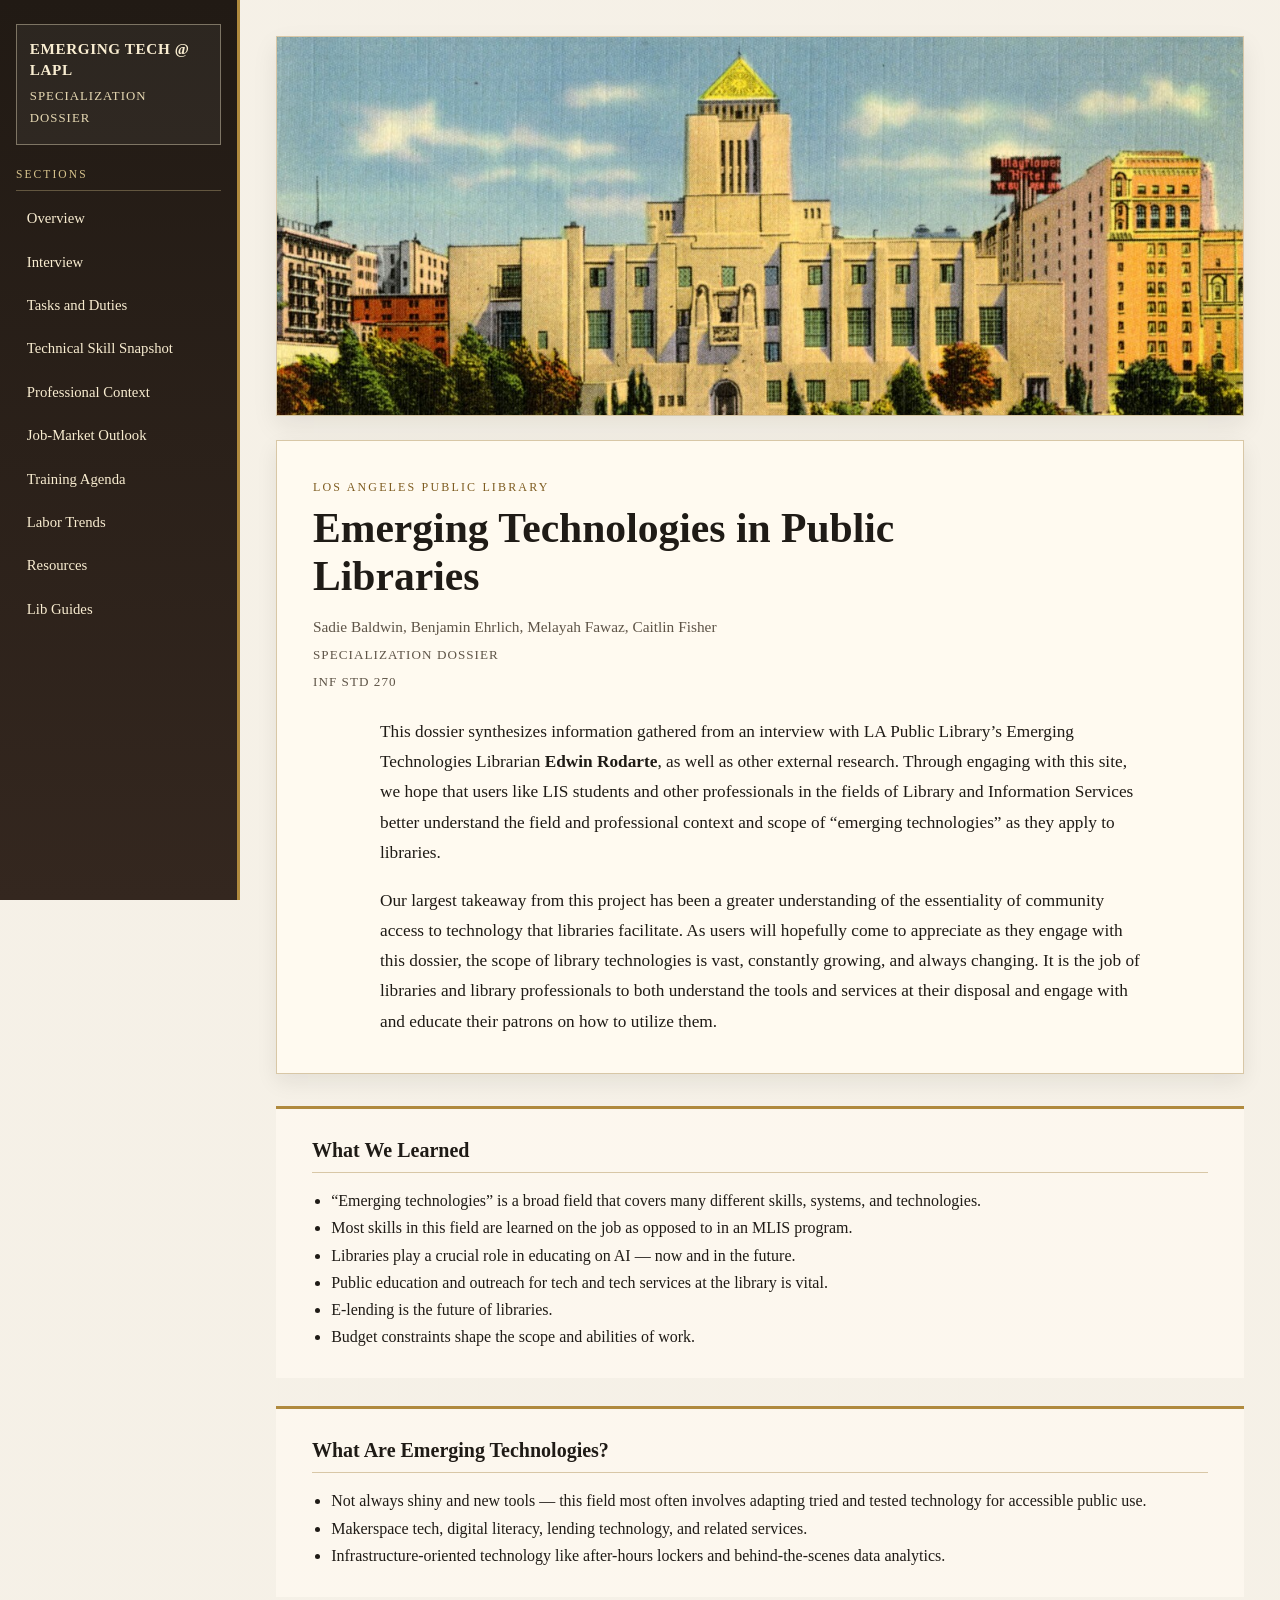
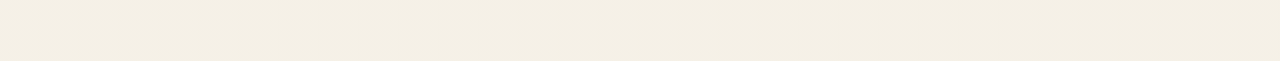
==== index.html @ c1e31317 "trying again" ====
<!DOCTYPE html>
<html lang="en">
<head>
  <meta charset="UTF-8" />
  <meta name="viewport" content="width=device-width, initial-scale=1.0" />
  <title>Overview | Emerging Technologies in Public Libraries</title>
  <link rel="stylesheet" href="style.css" />
</head>
<body>
  <div class="site-shell">
    <aside class="sidebar">
      <div class="brand">
        <h1>Emerging Tech @ LAPL</h1>
        <p>Specialization Dossier</p>
      </div>

      <div class="nav-title">Sections</div>
     <nav>
  <a href="index.html">Overview</a>
  <a href="interview.html">Interview</a>
  <a href="tasks-and-duties.html">Tasks and Duties</a>
  <a href="technical-skills.html">Technical Skill Snapshot</a>
  <a href="professional-context.html">Professional Context</a>
  <a href="job-market.html">Job-Market Outlook</a>
  <a href="training-agenda.html">Training Agenda</a>
  <a href="labor-trends.html">Labor Trends</a>
  <a href="resources.html">Resources</a>
  <a href="lib-guides.html">Lib Guides</a>
</nav>
    </aside>

    <main class="content">
      <div class="page">
        <section class="page-banner">
          <img
            src="central-library-banner.jpg"
            alt="Historic image of the Los Angeles Central Library"
            class="banner-image"
          />
        </section>

        <section class="overview-panel">
          <p class="eyebrow">Los Angeles Public Library</p>
          <h1>Emerging Technologies in Public Libraries</h1>

          <p class="byline">
            <span class="byline-names">Sadie Baldwin, Benjamin Ehrlich, Melayah Fawaz, Caitlin Fisher</span><br />
            <span class="byline-detail">Specialization Dossier</span><br />
            <span class="byline-detail">INF STD 270</span>
          </p>

          <div class="intro-block">
            <p class="intro-text">
              This dossier synthesizes information gathered from an interview with LA Public Library’s Emerging
              Technologies Librarian <strong>Edwin Rodarte</strong>, as well as other external research. Through
              engaging with this site, we hope that users like LIS students and other professionals in the fields
              of Library and Information Services better understand the field and professional context and scope
              of “emerging technologies” as they apply to libraries.
            </p>

            <p class="intro-text">
              Our largest takeaway from this project has been a greater understanding of the essentiality of
              community access to technology that libraries facilitate. As users will hopefully come to appreciate
              as they engage with this dossier, the scope of library technologies is vast, constantly growing, and
              always changing. It is the job of libraries and library professionals to both understand the tools
              and services at their disposal and engage with and educate their patrons on how to utilize them.
            </p>
          </div>
        </section>

        <section class="content-section">
          <h2>What We Learned</h2>
          <ul>
            <li>“Emerging technologies” is a broad field that covers many different skills, systems, and technologies.</li>
            <li>Most skills in this field are learned on the job as opposed to in an MLIS program.</li>
            <li>Libraries play a crucial role in educating on AI — now and in the future.</li>
            <li>Public education and outreach for tech and tech services at the library is vital.</li>
            <li>E-lending is the future of libraries.</li>
            <li>Budget constraints shape the scope and abilities of work.</li>
          </ul>
        </section>

        <section class="content-section">
          <h2>What Are Emerging Technologies?</h2>
          <ul>
            <li>Not always shiny and new tools — this field most often involves adapting tried and tested technology for accessible public use.</li>
            <li>Makerspace tech, digital literacy, lending technology, and related services.</li>
            <li>Infrastructure-oriented technology like after-hours lockers and behind-the-scenes data analytics.</li>
          </ul>
        </section>
      </div>
    </main>
  </div>
</body>
</html>
---- style.css ----
:root {
  --bg: #f5f0e6;
  --paper: #fffaf0;
  --ink: #1f1b16;
  --muted: #5e5447;
  --gold: #b08a3e;
  --gold-dark: #7e5c20;
  --brick: #7a3b2e;
  --line: #d8c7a6;
  --shadow: rgba(31, 27, 22, 0.08);
}

* { box-sizing: border-box; }

body {
  margin: 0;
  font-family: Georgia, "Times New Roman", serif;
  color: var(--ink);
  background:
    linear-gradient(rgba(245, 240, 230, 0.96), rgba(245, 240, 230, 0.96)),
    repeating-linear-gradient(
      90deg,
      transparent 0,
      transparent 38px,
      rgba(176, 138, 62, 0.03) 38px,
      rgba(176, 138, 62, 0.03) 40px
    );
  line-height: 1.7;
}

/* --- Link polish (art-deco friendly) --- */
a {
  color: var(--brick);
  text-decoration: none;
  text-underline-offset: 0.18em;
}

a:hover {
  text-decoration: underline;
  text-decoration-thickness: 2px;
  text-decoration-color: rgba(176, 138, 62, 0.75);
}

a:focus-visible {
  outline: 2px solid rgba(176, 138, 62, 0.85);
  outline-offset: 3px;
  border-radius: 2px;
}

.content-section a,
.overview-panel a {
  font-weight: 600;
  border-bottom: 1px solid rgba(176, 138, 62, 0.35);
}

.content-section a:hover,
.overview-panel a:hover {
  border-bottom-color: rgba(176, 138, 62, 0.85);
  text-decoration: none;
}

a[target="_blank"]::after {
  content: " ↗";
  font-size: 0.9em;
  color: rgba(126, 92, 32, 0.9);
}

/* Layout shell */
.site-shell {
  display: grid;
  grid-template-columns: 240px 1fr;
  min-height: 100vh;
}

/* Sidebar */
.sidebar {
  background: linear-gradient(180deg, #211a14 0%, #34271f 100%);
  color: #f6e8c7;
  padding: 1.5rem 1rem;
  position: sticky;
  top: 0;
  height: 100vh;
  border-right: 3px solid var(--gold);
}

.brand {
  border: 1px solid rgba(246, 232, 199, 0.4);
  padding: 0.9rem 0.8rem;
  margin-bottom: 1.25rem;
  background: rgba(255, 255, 255, 0.05);
}

.brand h1 {
  font-size: 0.95rem;
  margin: 0 0 0.35rem;
  line-height: 1.35;
  text-transform: uppercase;
  letter-spacing: 0.04em;
  color: #f9edd1;
}

.brand p {
  margin: 0;
  font-size: 0.8rem;
  color: #e7d9b3;
  letter-spacing: 0.08em;
  text-transform: uppercase;
}

.nav-title {
  font-size: 0.72rem;
  letter-spacing: 0.18em;
  text-transform: uppercase;
  color: #d8c48d;
  margin: 1rem 0 0.5rem;
  padding-bottom: 0.35rem;
  border-bottom: 1px solid rgba(216, 196, 141, 0.35);
}

.sidebar nav a {
  display: block;
  color: #f9edd1;
  padding: 0.45rem 0.55rem;
  margin-bottom: 0.25rem;
  border-left: 2px solid transparent;
  font-size: 0.92rem;
}

.sidebar nav a:hover,
.sidebar nav a.active {
  background: rgba(255, 255, 255, 0.06);
  border-left-color: var(--gold);
  text-decoration: none;
}

/* Main content */
.content { padding: 2.25rem; }

.page {
  max-width: 980px;
  margin: 0 auto;
}

/* Banner */
.page-banner { margin-bottom: 1.5rem; }

.banner-image {
  width: 100%;
  height: 380px;
  object-fit: cover;
  object-position: center top;
  display: block;
  border: 1px solid var(--line);
  box-shadow: 0 10px 24px var(--shadow);
}

/* Panels */
.overview-panel {
  background: var(--paper);
  border: 1px solid var(--line);
  box-shadow: 0 8px 20px var(--shadow);
  padding: 2.25rem;
  margin-bottom: 2rem;
}

.eyebrow {
  margin: 0 0 0.5rem;
  font-size: 0.75rem;
  text-transform: uppercase;
  letter-spacing: 0.18em;
  color: var(--gold-dark);
}

.overview-panel h1 {
  font-size: 2.6rem;
  line-height: 1.15;
  margin: 0 0 0.75rem;
  max-width: 720px;
  color: var(--ink);
}

/* Byline */
.byline {
  margin: 0 0 1.4rem;
  color: var(--muted);
  line-height: 1.7;
}

.byline-names { font-size: 0.96rem; }

.byline-detail {
  display: inline-block;
  font-size: 0.82rem;
  letter-spacing: 0.08em;
  text-transform: uppercase;
}

/* Intro block */
.intro-block {
  max-width: 760px;
  margin: 0 auto;
}

.intro-text {
  font-size: 1.08rem;
  line-height: 1.75;
  margin: 0;
}

.intro-text + .intro-text { margin-top: 1.1rem; }

/* Content sections */
.content-section {
  background: rgba(255, 250, 240, 0.75);
  border-top: 3px solid var(--gold);
  padding: 1.5rem 2.25rem 1.75rem;
  margin-bottom: 1.75rem;
}

.content-section h2 {
  font-size: 1.25rem;
  margin: 0 0 0.9rem;
  padding-bottom: 0.3rem;
  border-bottom: 1px solid var(--line);
  color: var(--ink);
}

.content-section ul {
  margin: 0;
  padding-left: 1.2rem;
}

.placeholder {
  color: var(--muted);
  font-style: italic;
  margin: 0;
}

/* Two-column skills list */
.skills-grid {
  display: grid;
  grid-template-columns: repeat(2, minmax(0, 1fr));
  gap: 0.5rem 2rem;
  margin: 0;
  padding-left: 1.2rem;
}

/* Tasks & Duties image layout */
.photo-card {
  display: grid;
  grid-template-columns: 220px 1fr;
  gap: 1.25rem;
  align-items: start;
  margin-top: 1rem;
}

.photo-figure { margin: 0; }

.wide-figure { margin: 1.25rem 0 0; }

.content-image {
  width: 100%;
  height: auto;
  display: block;
  border: 1px solid var(--line);
  box-shadow: 0 8px 18px var(--shadow);
}

.content-image.wide {
  max-height: 420px;
  object-fit: cover;
}

.photo-card-text ul {
  margin: 0;
  padding-left: 1.2rem;
}

.image-caption {
  margin-top: 0.5rem;
  font-size: 0.9rem;
  color: var(--muted);
  font-style: italic;
}

/* Clickable video thumbnail */
.video-thumb {
  position: relative;
  display: block;
  margin-top: 0.75rem;
}

.video-thumb:hover { text-decoration: none; }

.play-badge {
  position: absolute;
  top: 50%;
  left: 50%;
  transform: translate(-50%, -50%);
  width: 64px;
  height: 64px;
  border-radius: 999px;
  background: rgba(0, 0, 0, 0.55);
  color: #fff;
  display: grid;
  place-items: center;
  font-size: 1.6rem;
  border: 2px solid rgba(255, 255, 255, 0.65);
  box-shadow: 0 10px 20px rgba(0,0,0,0.25);
}

.video-thumb:hover .play-badge { background: rgba(0, 0, 0, 0.7); }

/* Quote block */
.quote-block {
  margin: 0.75rem 0 0;
  padding: 1rem 1.2rem;
  border-left: 4px solid var(--gold);
  background: rgba(250, 243, 223, 0.9);
  font-style: italic;
}

/* Two logos side-by-side (Libby + Hoopla) */
.logo-row {
  display: flex;
  gap: 1.25rem;
  align-items: flex-start;
  margin-top: 1.25rem;
  flex-wrap: nowrap;
}

.logo-card {
  margin: 0;
  width: 180px;
  text-align: center;
}

.logo-img {
  width: 180px;
  height: 180px;
  object-fit: contain;
  object-position: center;
  background: #fff;
  border: 1px solid var(--line);
  box-shadow: 0 8px 18px var(--shadow);
  padding: 0.35rem;
  display: block;
  margin: 0 auto;
}

/* Chicago-style bibliography formatting with hanging indent */
.bib-entry {
  padding-top: 1.25rem;
  margin-top: 1.25rem;
  border-top: 1px solid rgba(216, 199, 166, 0.7);
}

.citation {
  margin: 0 0 0.75rem;
  padding-left: 1.5rem;
  text-indent: -1.5rem;
}

.annotation {
  margin: 0;
  max-width: 860px;
}

/* Citation URLs: clickable but visually subtle (no ↗, no heavy link styling) */
.citation-link {
  color: inherit;
  font-weight: 400;
  border-bottom: none !important;
  text-decoration: none !important;
  word-break: break-word;
}

.citation-link:hover {
  text-decoration: underline !important;
  text-decoration-thickness: 2px;
  text-decoration-color: rgba(176, 138, 62, 0.6);
}

.citation-link[target="_blank"]::after { content: ""; }

/* Responsive */
@media (max-width: 900px) {
  .site-shell { grid-template-columns: 1fr; }

  .sidebar {
    position: static;
    height: auto;
  }

  .content { padding: 1rem; }

  .overview-panel { padding: 1.35rem; }

  .banner-image { height: 220px; }

  .overview-panel h1 { font-size: 1.8rem; }

  .content-section { padding: 1.25rem 1.35rem 1.5rem; }

  .photo-card { grid-template-columns: 1fr; }

  .skills-grid { grid-template-columns: 1fr; }
}

@media (max-width: 500px) {
  .logo-row { flex-wrap: wrap; }
}
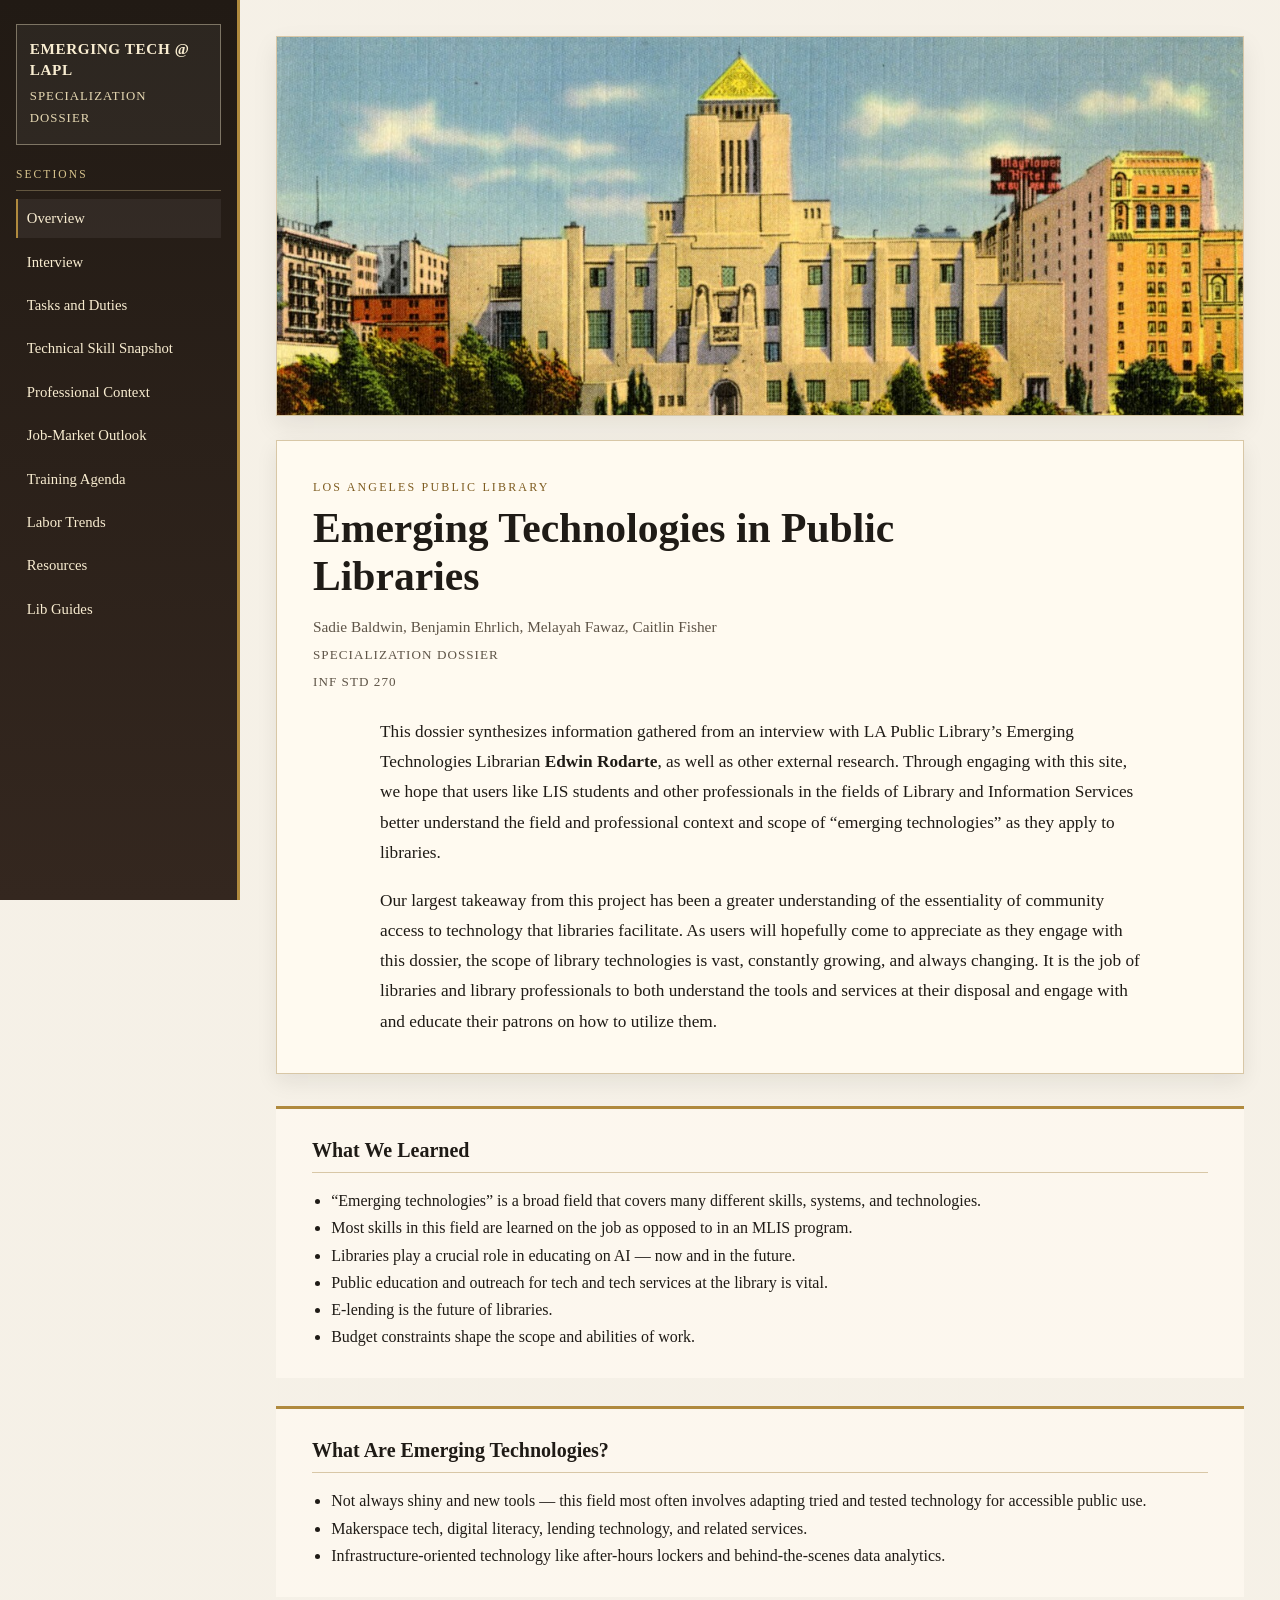
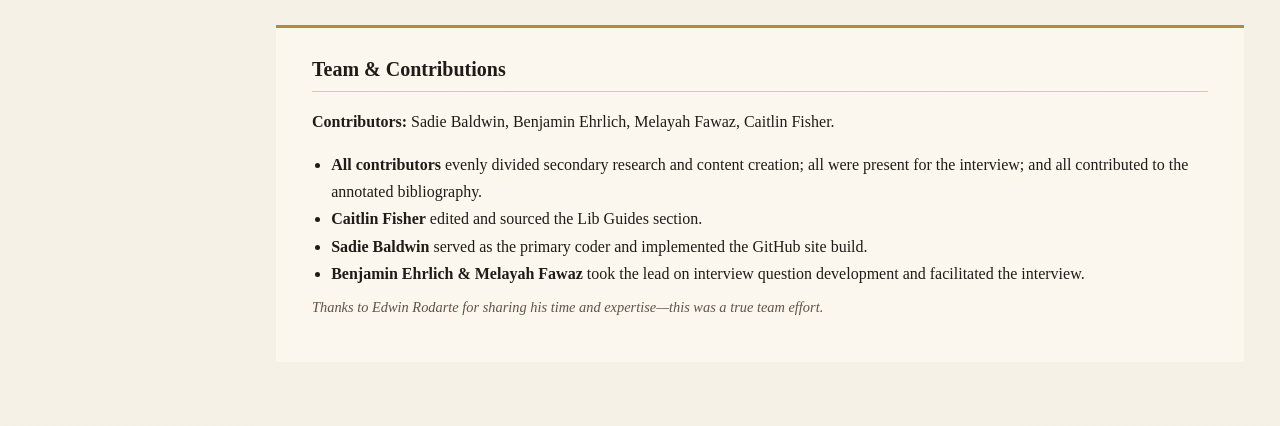
==== commit 1e7f2594: "Update index.html added contributions" ====
--- a/index.html
+++ b/index.html
@@ -15,18 +15,18 @@
       </div>
 
       <div class="nav-title">Sections</div>
-     <nav>
-  <a href="index.html">Overview</a>
-  <a href="interview.html">Interview</a>
-  <a href="tasks-and-duties.html">Tasks and Duties</a>
-  <a href="technical-skills.html">Technical Skill Snapshot</a>
-  <a href="professional-context.html">Professional Context</a>
-  <a href="job-market.html">Job-Market Outlook</a>
-  <a href="training-agenda.html">Training Agenda</a>
-  <a href="labor-trends.html">Labor Trends</a>
-  <a href="resources.html">Resources</a>
-  <a href="lib-guides.html">Lib Guides</a>
-</nav>
+      <nav>
+        <a class="active" href="index.html">Overview</a>
+        <a href="interview.html">Interview</a>
+        <a href="tasks-and-duties.html">Tasks and Duties</a>
+        <a href="technical-skills.html">Technical Skill Snapshot</a>
+        <a href="professional-context.html">Professional Context</a>
+        <a href="job-market.html">Job-Market Outlook</a>
+        <a href="training-agenda.html">Training Agenda</a>
+        <a href="labor-trends.html">Labor Trends</a>
+        <a href="resources.html">Resources</a>
+        <a href="lib-guides.html">Lib Guides</a>
+      </nav>
     </aside>
 
     <main class="content">
@@ -88,8 +88,29 @@
             <li>Infrastructure-oriented technology like after-hours lockers and behind-the-scenes data analytics.</li>
           </ul>
         </section>
+
+        <section class="content-section">
+          <h2>Team &amp; Contributions</h2>
+
+          <p><strong>Contributors:</strong> Sadie Baldwin, Benjamin Ehrlich, Melayah Fawaz, Caitlin Fisher.</p>
+
+          <ul>
+            <li>
+              <strong>All contributors</strong> evenly divided secondary research and content creation; all were present for the
+              interview; and all contributed to the annotated bibliography.
+            </li>
+            <li><strong>Caitlin Fisher</strong> edited and sourced the Lib Guides section.</li>
+            <li><strong>Sadie Baldwin</strong> served as the primary coder and implemented the GitHub site build.</li>
+            <li><strong>Benjamin Ehrlich &amp; Melayah Fawaz</strong> took the lead on interview question development and facilitated the interview.</li>
+          </ul>
+
+          <p class="image-caption">
+            Thanks to Edwin Rodarte for sharing his time and expertise—this was a true team effort.
+          </p>
+        </section>
+
       </div>
     </main>
   </div>
 </body>
-</html>+</html>
